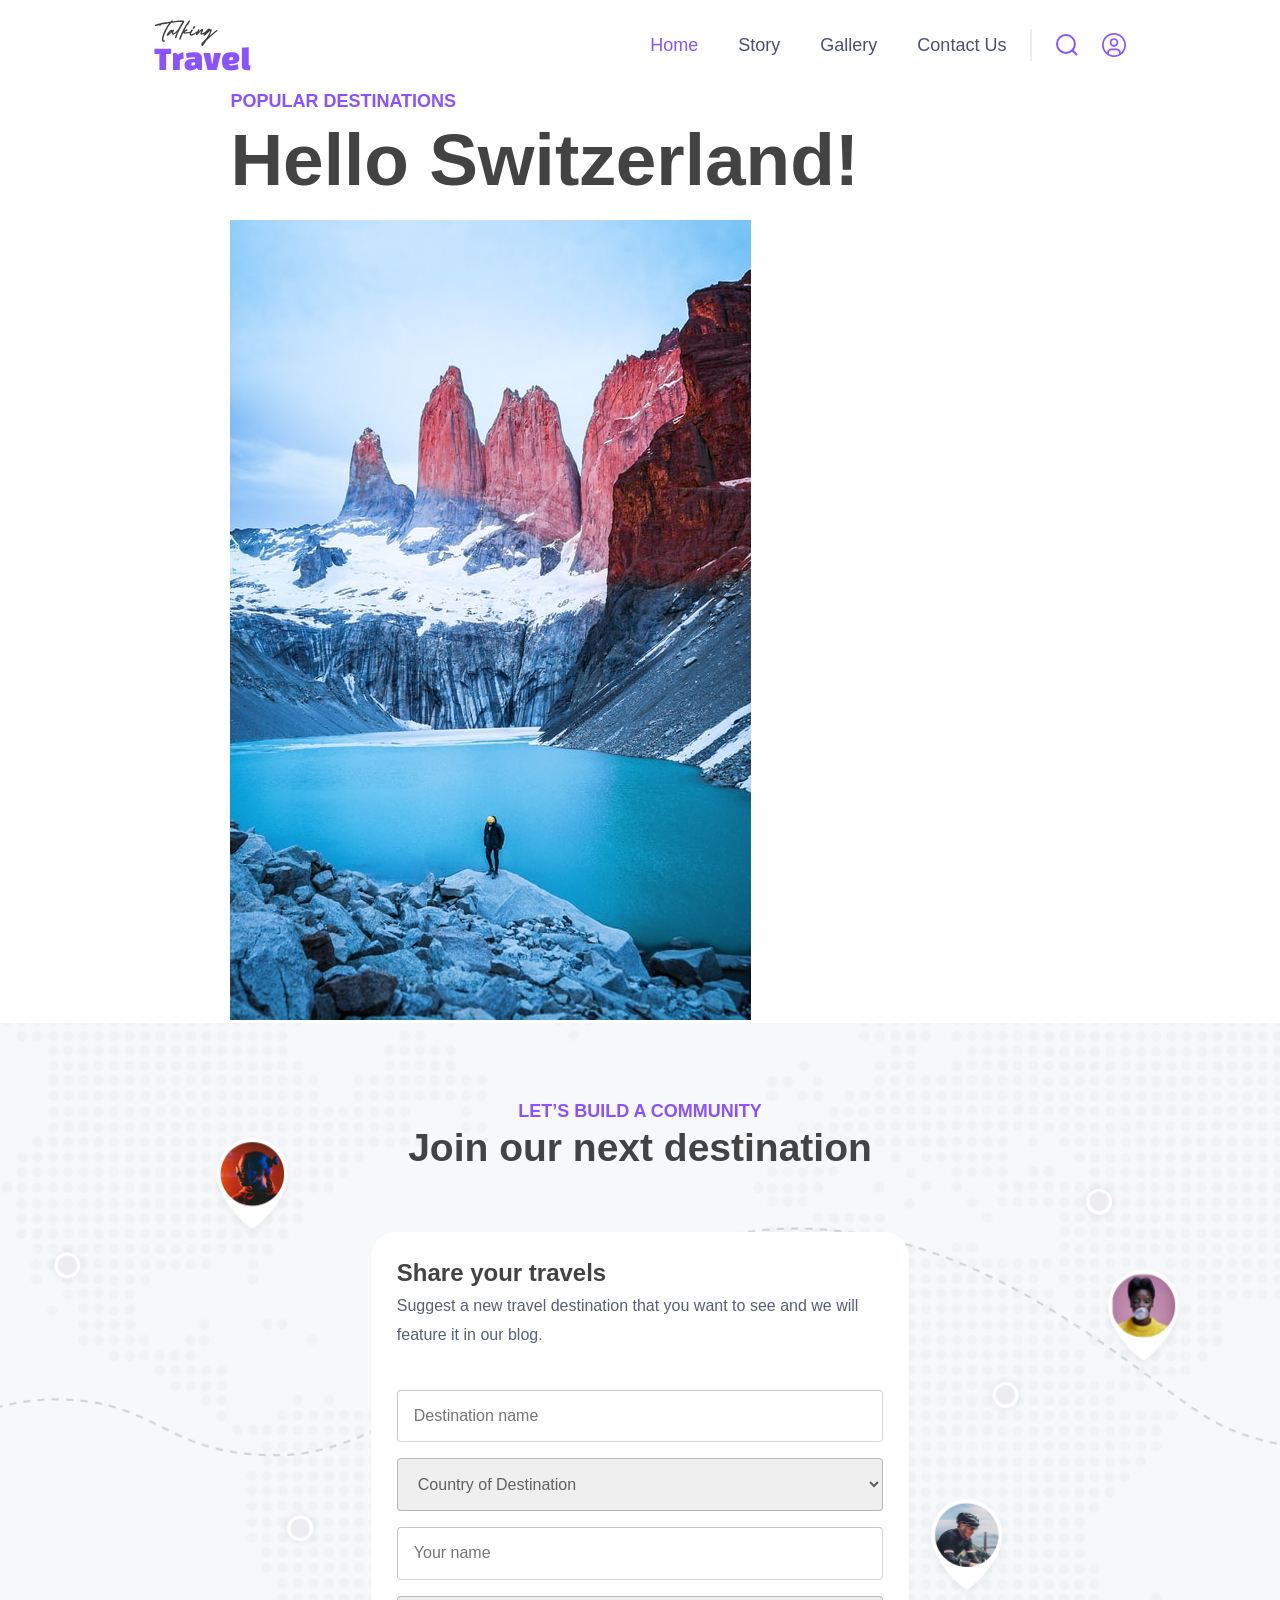
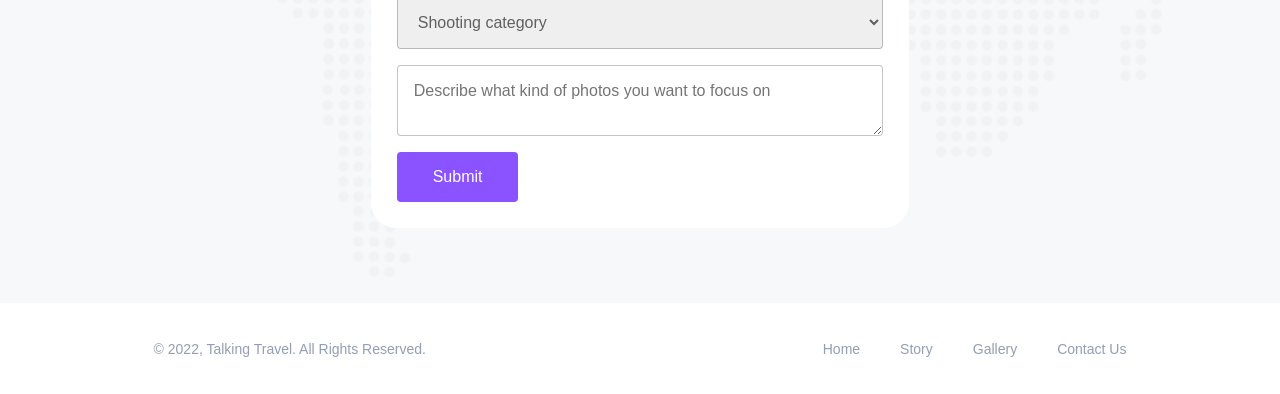
==== blog-article-page.html @ 6c47743d "initial blog article page" ====
<!DOCTYPE html>
<html lang="en">
<head>
    <meta charset="UTF-8">
    <meta name="viewport" content="width=device-width, initial-scale=1.0">
    <link rel="stylesheet" href="src\styles\normalize.css">
    <link rel="stylesheet" href="src\styles\typography.css">
    <link rel="stylesheet" href="src\styles\blocks.css">
    <link rel="stylesheet" href="src\styles\sections-containers.css">
    <link rel="stylesheet" href="src\styles\header.css">
    <link rel="stylesheet" href="src\styles\footer.css">
    <link rel="stylesheet" href="src\styles\form.css">
    <link rel="stylesheet" href="src\styles\cards.css">
    <link rel="stylesheet" href="src\styles\modificators.css">
    <title>Blog article page</title>
</head>
<body>
    <header class="header-container">
        <div class="logo-container">
            <img class="sub-logo-text" src="src\assets\logos\sub-logo-text.svg">
            <img class="main-logo-text" src="src\assets\logos\logo-text.svg">
        </div>
        <nav class="menu">
            <ul class="menu-pages">
                <li class="menu-pages__item menu-pages__item_active">Home</li>
                <li class="menu-pages__item">Story</li>
                <li class="menu-pages__item">Gallery</li>
                <li class="menu-pages__item">Contact us</li>
            </ul>
            <div class="vertical-divider"></div>
            <div class="menu-actions">
                <a class="menu-actions__action">
                    <img src="src\assets\icons\search-icon.svg">
                </a>
                <a class="menu-actions__action">
                    <img src="src\assets\icons\profile-icon.svg">
                </a>
            </div>
        </nav>
    </header>
    <div class="story-page-container">
        <div class="story-header">
            <h1 class="section-header story-title">
                <strong>popular destinations</strong>
                Hello Switzerland!
            </h1>
            <div class="story-author">
                <div class="story-author__avatar">
                    <img src="src\assets\images\patagonia-card-image.jpg">
                </div>
                <div class="author-name">
                    <p class="author-title"></p>
                </div>
            </div>
        </div>
        <div class="section-with-background-img share-form-section share-form-section__img justify-content-center">
            <div class="section-columns justify-content-center">
                <div class="section-columns__column">
                    <h2 class="section-header align-items-center">
                        <strong>Let’s build a community</strong>
                        Join our next destination
                    </h2>
                    <div class="form-container">
                        <h3 class="form-header">Share your travels</h3>
                        <p class="form-description">Suggest a new travel destination that you want to see and we will feature it in our blog.</p>
                        <form action="src/scripts/share-form.js" method="post" autocomplete="on" class="form">
                            <input type="text" id="destination-name" name="destination-name" placeholder="Destination name" class="form__input" required>
                            <select id="destination-country" name="destination-country" class="form__input form__input-select">
                                <option disabled selected>Country of Destination</option>
                                <option value="russia">Russia</option>
                                <option value="belarus">Belarus</option>
                                <option value="india">India</option>
                            </select>
                            <input type="text" id="your-name" name="your-name" placeholder="Your name" class="form__input" required>
                            <select id="shooting-category" name="shooting-category" class="form__input form__input-select">
                                <option disabled selected>Shooting category</option>
                                <option value="category-1">category 1</option>
                                <option value="category-2">category 1</option>
                                <option value="category-3">category 1</option>
                            </select>
                            <textarea id="comment" name="comment" placeholder="Describe what kind of photos you want to focus on" class="form__input"></textarea>
                            <input type="submit" value="Submit" class="cta__button submit-button">
                        </form>
                    </div>
                </div>
            </div>
        </div>
    </div>
    <footer class="footer-container">
        <p>© 2022, Talking Travel. All Rights Reserved.</p>
        <ul class="menu-pages">
            <li class="menu-pages__item">Home</li>
            <li class="menu-pages__item">Story</li>
            <li class="menu-pages__item">Gallery</li>
            <li class="menu-pages__item">Contact us</li>
        </ul>
    </footer>
</body>
</html>
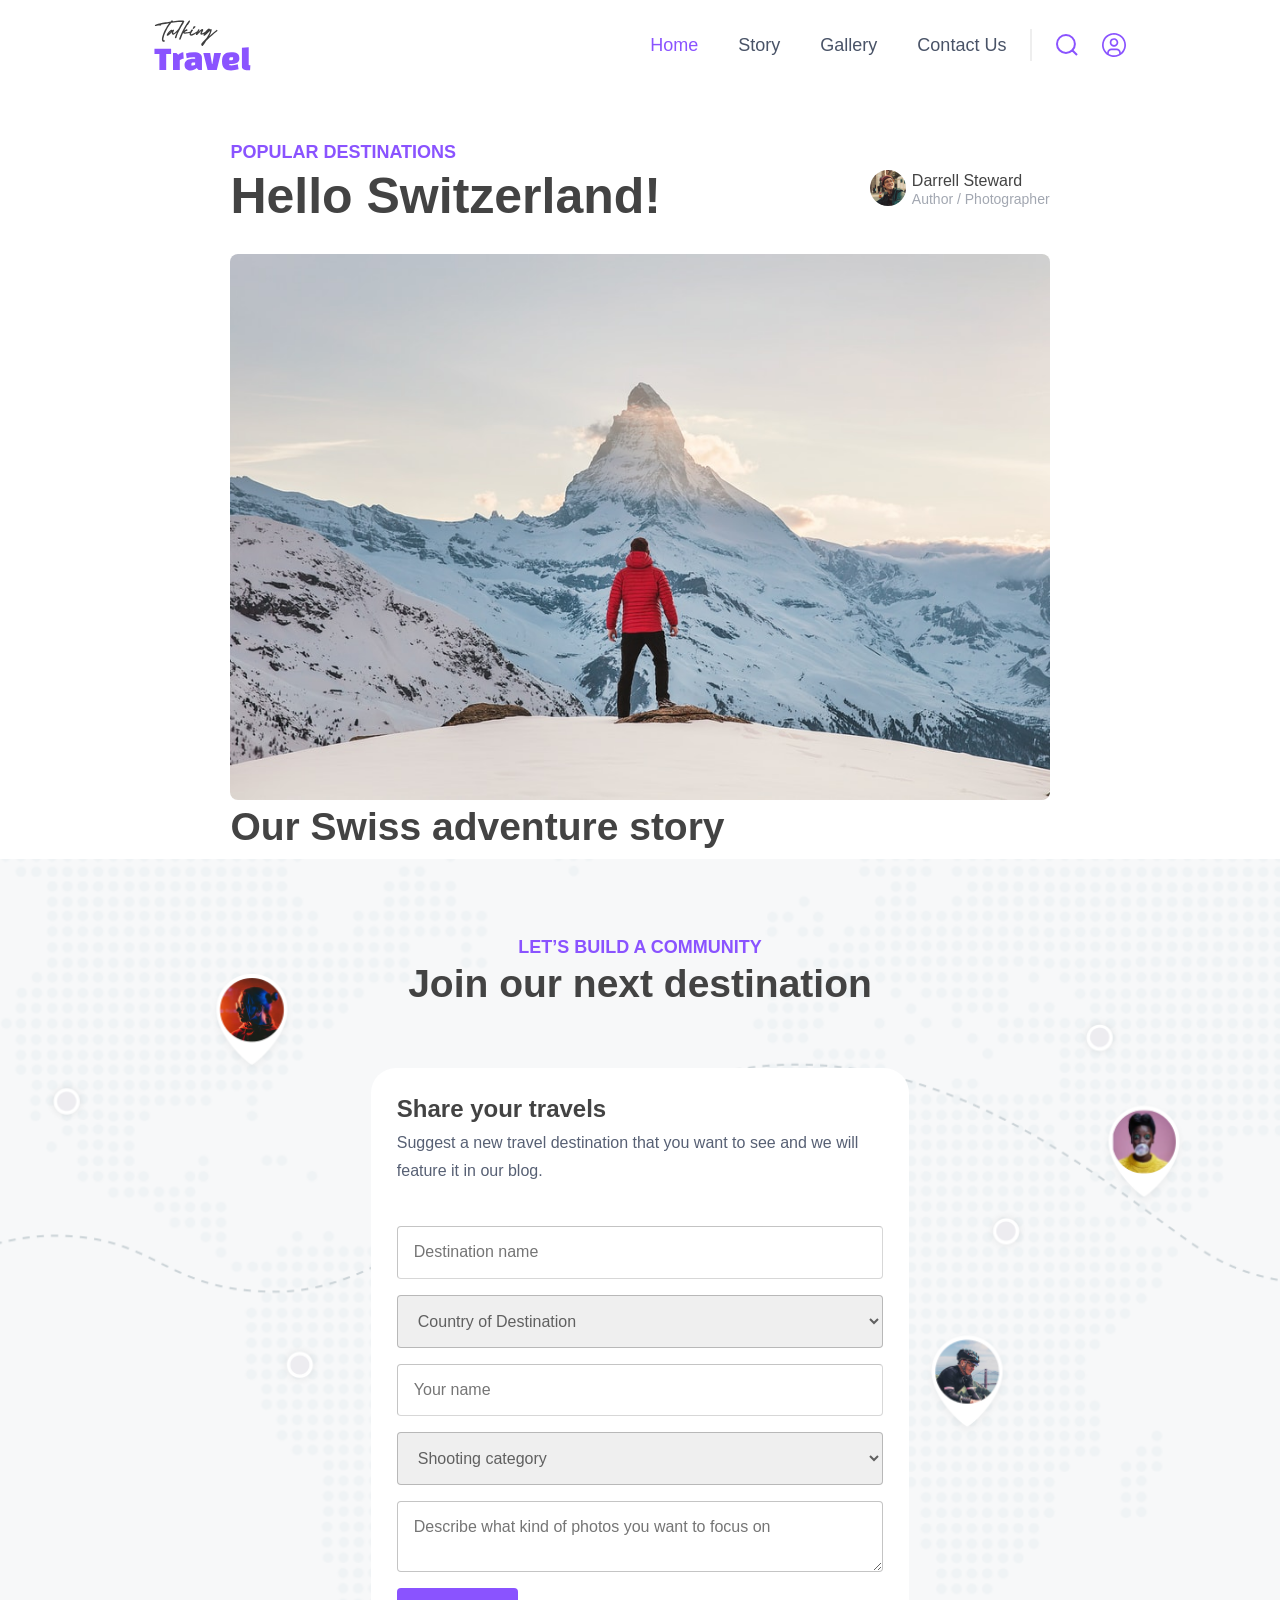
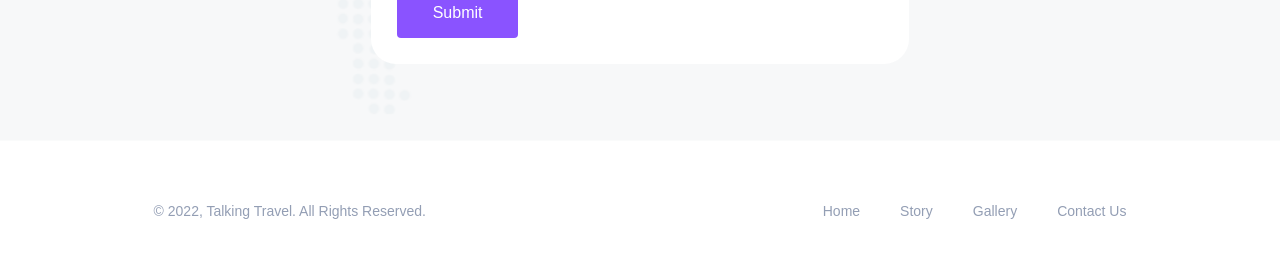
==== commit caecf718: "fix rergession" ====
--- a/blog-article-page.html
+++ b/blog-article-page.html
@@ -46,13 +46,18 @@
             </h1>
             <div class="story-author">
                 <div class="story-author__avatar">
-                    <img src="src\assets\images\patagonia-card-image.jpg">
+                    <img src="src\assets\images\author-avatar.png">
                 </div>
-                <div class="author-name">
-                    <p class="author-title"></p>
+                <div class="author-name-container">
+                    <p class="author-name">Darrell Steward</p>
+                    <p class="author-title">Author / Photographer</p>
                 </div>
             </div>
         </div>
+        <div class="image-container">
+            <img src="src\assets\images\info-section.jpg">
+        </div>
+        <h2>Our Swiss adventure story</h2>
         <div class="section-with-background-img share-form-section share-form-section__img justify-content-center">
             <div class="section-columns justify-content-center">
                 <div class="section-columns__column">
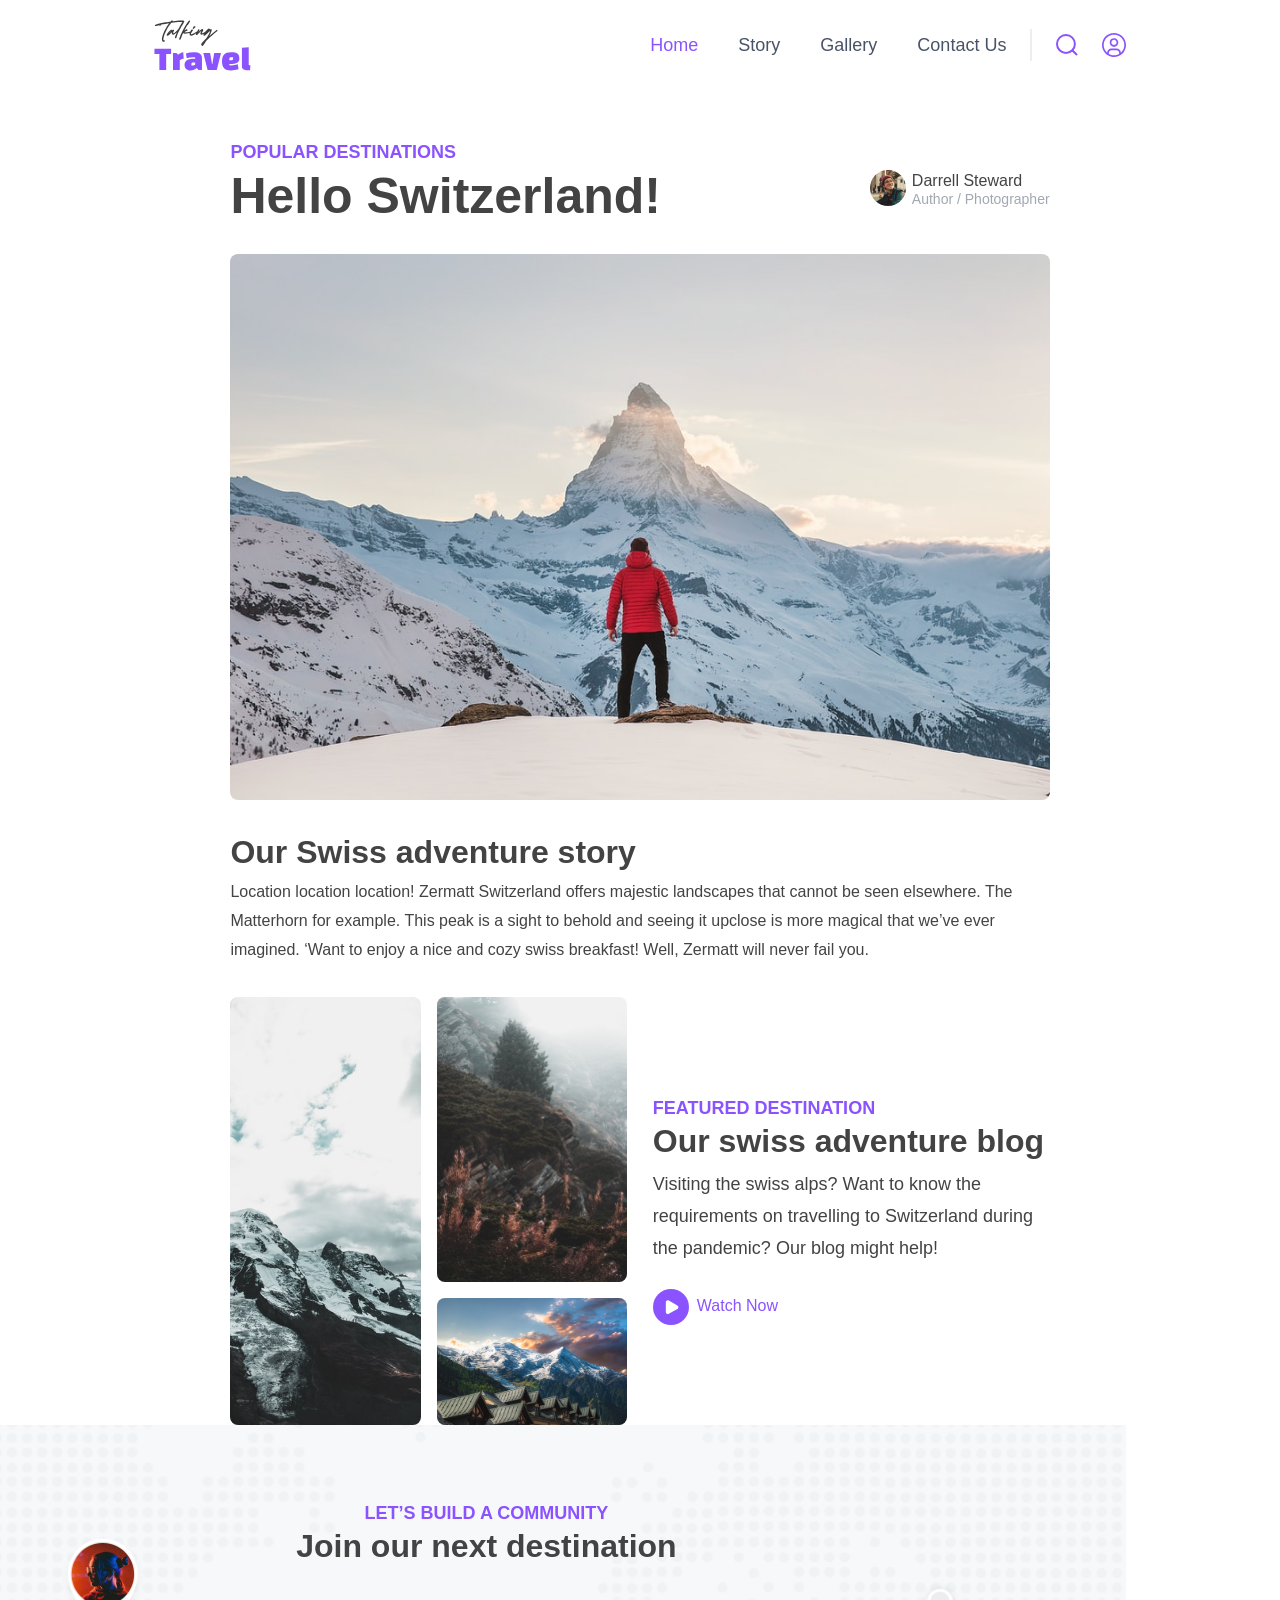
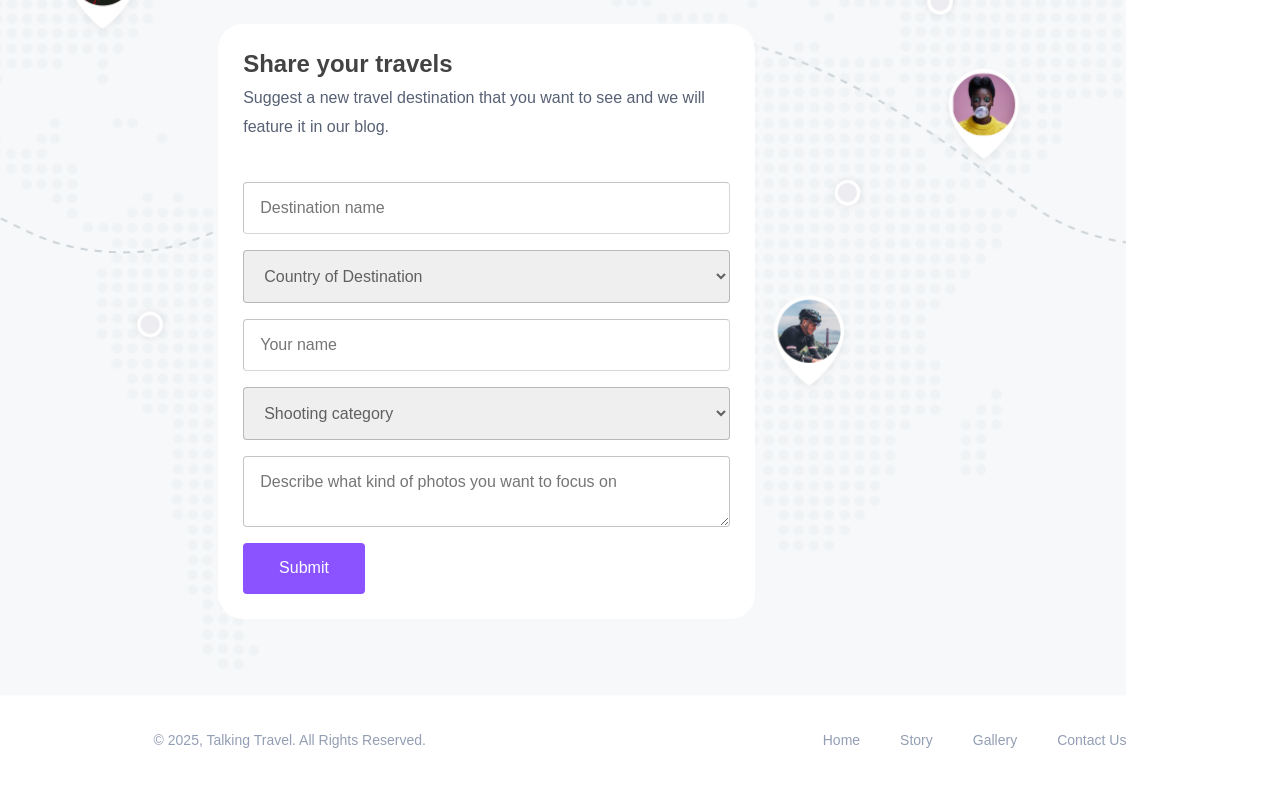
==== commit 5c53608b: "add gallery section" ====
--- a/blog-article-page.html
+++ b/blog-article-page.html
@@ -39,60 +39,97 @@
         </nav>
     </header>
     <div class="story-page-container">
-        <div class="story-header">
-            <h1 class="section-header story-title">
-                <strong>popular destinations</strong>
-                Hello Switzerland!
-            </h1>
-            <div class="story-author">
-                <div class="story-author__avatar">
-                    <img src="src\assets\images\author-avatar.png">
-                </div>
-                <div class="author-name-container">
-                    <p class="author-name">Darrell Steward</p>
-                    <p class="author-title">Author / Photographer</p>
+        <div class="story-container">
+            <div class="story__header">
+                <h1 class="section-header story-title">
+                    <strong>popular destinations</strong>
+                    Hello Switzerland!
+                </h1>
+                <div class="story__author">
+                    <div class="story__author-avatar">
+                        <img src="src\assets\images\author-avatar.png">
+                    </div>
+                    <div class="story__author-name-container">
+                        <p class="author-name">Darrell Steward</p>
+                        <p class="author-title">Author / Photographer</p>
+                    </div>
                 </div>
             </div>
-        </div>
-        <div class="image-container">
-            <img src="src\assets\images\info-section.jpg">
-        </div>
-        <h2>Our Swiss adventure story</h2>
-        <div class="section-with-background-img share-form-section share-form-section__img justify-content-center">
-            <div class="section-columns justify-content-center">
-                <div class="section-columns__column">
-                    <h2 class="section-header align-items-center">
-                        <strong>Let’s build a community</strong>
-                        Join our next destination
-                    </h2>
-                    <div class="form-container">
-                        <h3 class="form-header">Share your travels</h3>
-                        <p class="form-description">Suggest a new travel destination that you want to see and we will feature it in our blog.</p>
-                        <form action="src/scripts/share-form.js" method="post" autocomplete="on" class="form">
-                            <input type="text" id="destination-name" name="destination-name" placeholder="Destination name" class="form__input" required>
-                            <select id="destination-country" name="destination-country" class="form__input form__input-select">
-                                <option disabled selected>Country of Destination</option>
-                                <option value="russia">Russia</option>
-                                <option value="belarus">Belarus</option>
-                                <option value="india">India</option>
-                            </select>
-                            <input type="text" id="your-name" name="your-name" placeholder="Your name" class="form__input" required>
-                            <select id="shooting-category" name="shooting-category" class="form__input form__input-select">
-                                <option disabled selected>Shooting category</option>
-                                <option value="category-1">category 1</option>
-                                <option value="category-2">category 1</option>
-                                <option value="category-3">category 1</option>
-                            </select>
-                            <textarea id="comment" name="comment" placeholder="Describe what kind of photos you want to focus on" class="form__input"></textarea>
-                            <input type="submit" value="Submit" class="cta__button submit-button">
-                        </form>
+            <div class="story__content">    
+                <div class="image-container">
+                    <img src="src\assets\images\info-section.jpg">
+                </div>
+                <div class="section">
+                    <h2>Our Swiss adventure story</h2>
+                    <p>Location location location! Zermatt Switzerland offers majestic landscapes that cannot be seen elsewhere. The Matterhorn for example. This peak is a sight to behold and seeing it upclose is more magical that we’ve ever imagined. ‘Want to enjoy a nice and cozy swiss breakfast! Well, Zermatt will never fail you.</p>
+                </div>
+                <div class="section-columns">
+                    <div class="section-columns__column">
+                        <div class="section-columns gallery-section-columns">
+                            <div class="section-columns__column gallery-section-columns__column">
+                                <div class="image-container">
+                                    <img src="src\assets\images\gallery-img-one.jpg" alt="Человек стоит на горе и смотрит на вершину">
+                                </div>
+                            </div>
+                            <div class="section-columns__column gallery-section-columns__column">
+                                <div class="image-container">
+                                    <img src="src\assets\images\gallery-img-two.jpg" alt="Человек стоит на горе и смотрит на вершину">
+                                </div>
+                                <div class="image-container gallery-section-columns__column">
+                                    <img src="src\assets\images\gallery-img-three.jpg" alt="Человек стоит на горе и смотрит на вершину">
+                                </div>
+                            </div>
+                        </div>
+                    </div>
+                    <div class="section-columns__column">
+                        <h2 class="section-header">
+                            <strong>Featured Destination</strong>
+                            Our swiss adventure blog
+                        </h2>
+                        <p class="lead-text">Visiting the swiss alps? Want to know the requirements on travelling to Switzerland during the pandemic? Our blog might help! </p>
+                        <div class="cta cta__watch">
+                            <img src="src\assets\icons\watch-icon-accent.svg" alt="">
+                            <a>Watch now</a>
+                        </div>
                     </div>
                 </div>
             </div>
         </div>
     </div>
+    <div class="section-with-background-img share-form-section share-form-section__img justify-content-center">
+        <div class="section-columns justify-content-center">
+            <div class="section-columns__column">
+                <h2 class="section-header align-items-center">
+                    <strong>Let’s build a community</strong>
+                    Join our next destination
+                </h2>
+                <div class="form-container">
+                    <h3 class="form-header">Share your travels</h3>
+                    <p class="form-description">Suggest a new travel destination that you want to see and we will feature it in our blog.</p>
+                    <form action="src/scripts/share-form.js" method="post" autocomplete="on" class="form">
+                        <input type="text" id="destination-name" name="destination-name" placeholder="Destination name" class="form__input" required>
+                        <select id="destination-country" name="destination-country" class="form__input form__input-select">
+                            <option disabled selected>Country of Destination</option>
+                            <option value="russia">Russia</option>
+                            <option value="belarus">Belarus</option>
+                            <option value="india">India</option>
+                        </select>
+                        <input type="text" id="your-name" name="your-name" placeholder="Your name" class="form__input" required>
+                        <select id="shooting-category" name="shooting-category" class="form__input form__input-select">
+                            <option disabled selected>Shooting category</option>
+                            <option value="category-1">category 1</option>
+                            <option value="category-2">category 1</option>
+                            <option value="category-3">category 1</option>
+                        </select>
+                        <textarea id="comment" name="comment" placeholder="Describe what kind of photos you want to focus on" class="form__input"></textarea>
+                        <input type="submit" value="Submit" class="cta__button submit-button">
+                    </form>
+                </div>
+            </div>
+        </div>
+    </div>
     <footer class="footer-container">
-        <p>© 2022, Talking Travel. All Rights Reserved.</p>
+        <p>© 2025, Talking Travel. All Rights Reserved.</p>
         <ul class="menu-pages">
             <li class="menu-pages__item">Home</li>
             <li class="menu-pages__item">Story</li>
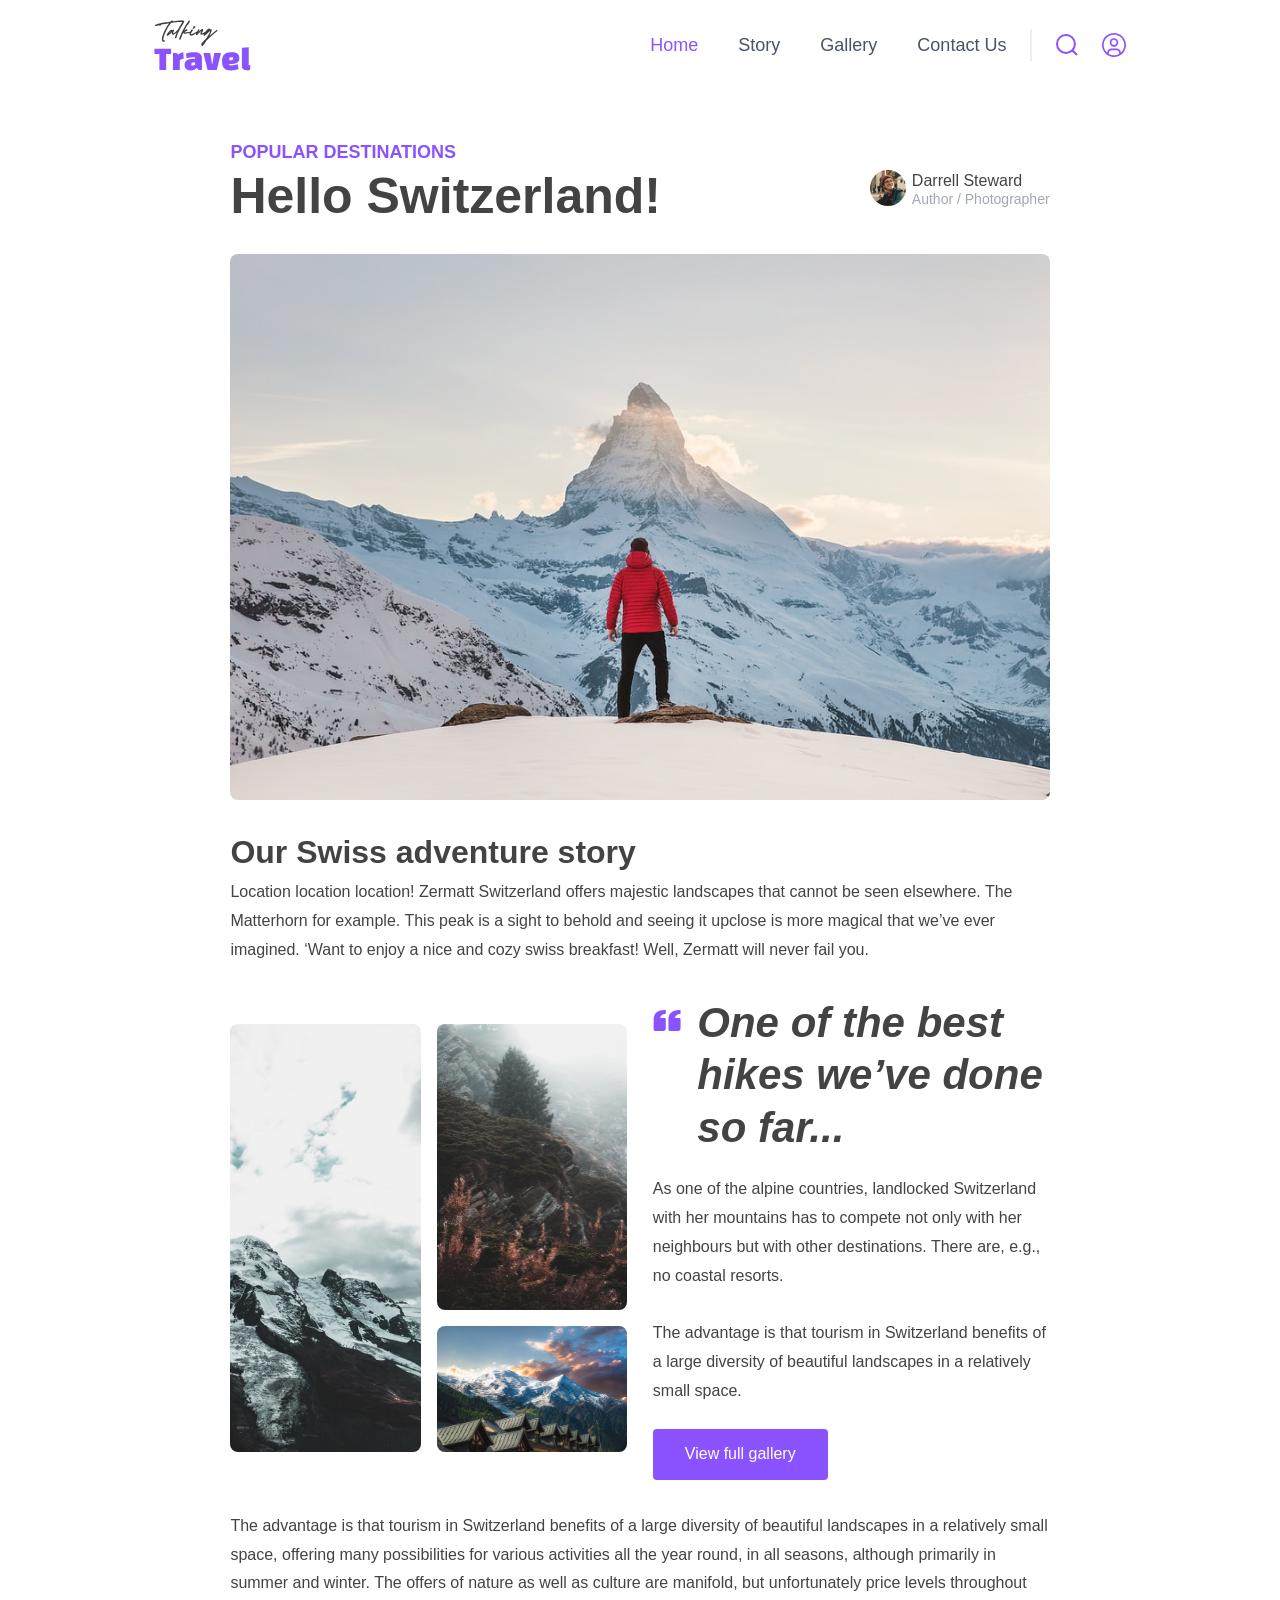
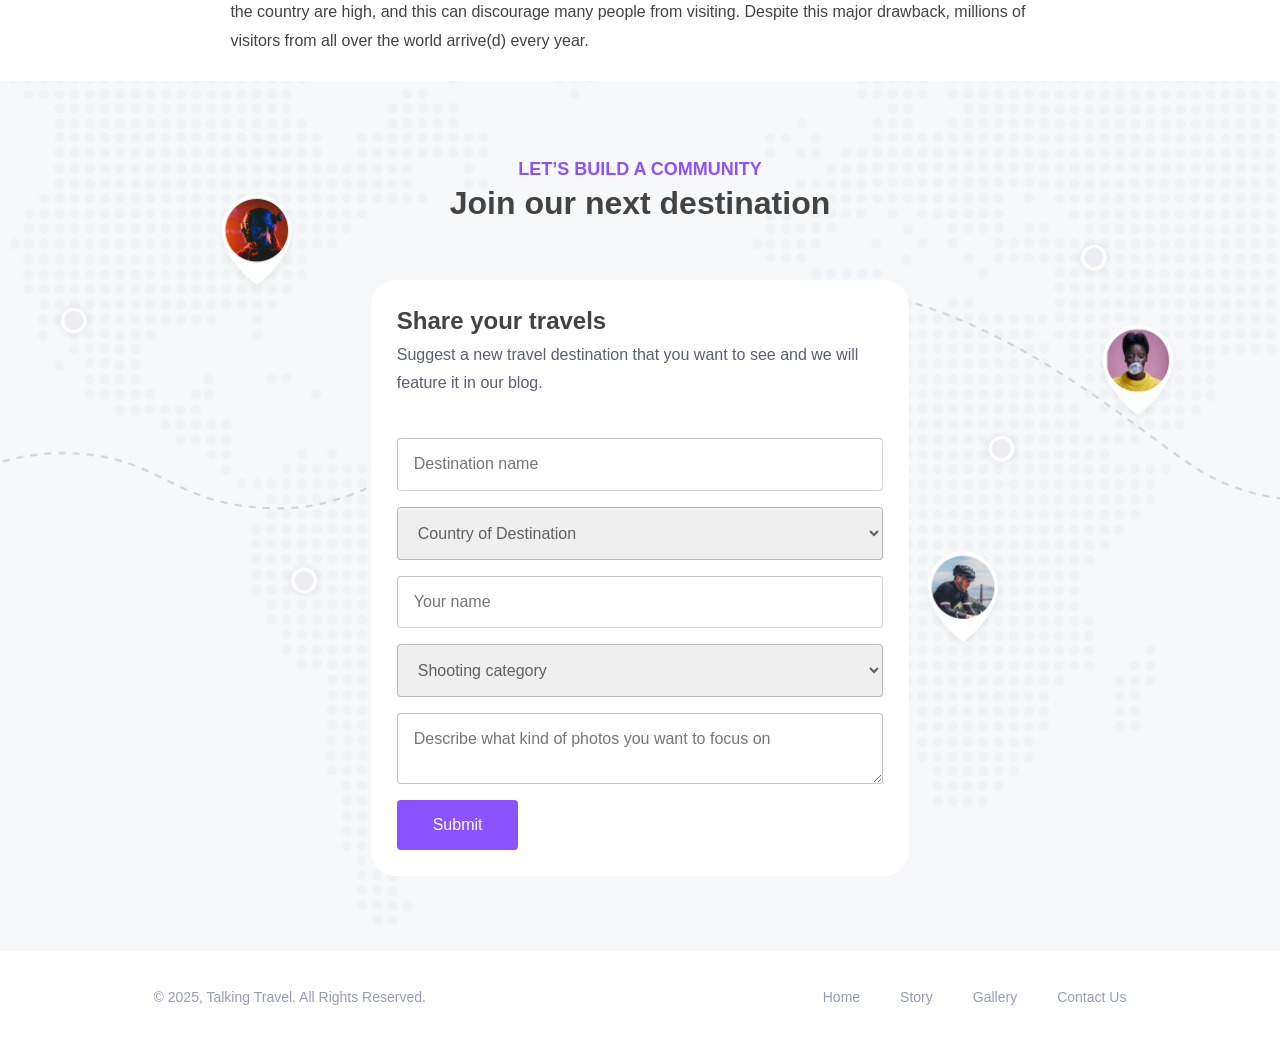
==== commit 2b356332: "add quote block" ====
--- a/blog-article-page.html
+++ b/blog-article-page.html
@@ -82,48 +82,50 @@
                         </div>
                     </div>
                     <div class="section-columns__column">
-                        <h2 class="section-header">
-                            <strong>Featured Destination</strong>
-                            Our swiss adventure blog
-                        </h2>
-                        <p class="lead-text">Visiting the swiss alps? Want to know the requirements on travelling to Switzerland during the pandemic? Our blog might help! </p>
-                        <div class="cta cta__watch">
-                            <img src="src\assets\icons\watch-icon-accent.svg" alt="">
-                            <a>Watch now</a>
+                        <div class="big-quote-container">
+                            <div class="image-container">
+                                <img src="src\assets\icons\quote.svg" alt="" class="big-quote-icon">
+                            </div>
+                            <div class="big-quote">One of the best hikes we’ve done so far...</div>
+                        </div>
+                        <p>As one of the alpine countries, landlocked Switzerland with her mountains has to compete not only with her neighbours but with other destinations. There are, e.g., no coastal resorts.<br><br>The advantage is that tourism in Switzerland benefits of a large diversity of beautiful landscapes in a relatively small space.</p>
+                        <div class="cta">
+                            <button class="cta__button">View full gallery</button>
                         </div>
                     </div>
                 </div>
+                <p>The advantage is that tourism in Switzerland benefits of a large diversity of beautiful landscapes in a relatively small space, offering many possibilities for various activities all the year round, in all seasons, although primarily in summer and winter. The offers of nature as well as culture are manifold, but unfortunately price levels throughout the country are high, and this can discourage many people from visiting. Despite this major drawback, millions of visitors from all over the world arrive(d) every year.</p>
             </div>
         </div>
-    </div>
-    <div class="section-with-background-img share-form-section share-form-section__img justify-content-center">
-        <div class="section-columns justify-content-center">
-            <div class="section-columns__column">
-                <h2 class="section-header align-items-center">
-                    <strong>Let’s build a community</strong>
-                    Join our next destination
-                </h2>
-                <div class="form-container">
-                    <h3 class="form-header">Share your travels</h3>
-                    <p class="form-description">Suggest a new travel destination that you want to see and we will feature it in our blog.</p>
-                    <form action="src/scripts/share-form.js" method="post" autocomplete="on" class="form">
-                        <input type="text" id="destination-name" name="destination-name" placeholder="Destination name" class="form__input" required>
-                        <select id="destination-country" name="destination-country" class="form__input form__input-select">
-                            <option disabled selected>Country of Destination</option>
-                            <option value="russia">Russia</option>
-                            <option value="belarus">Belarus</option>
-                            <option value="india">India</option>
-                        </select>
-                        <input type="text" id="your-name" name="your-name" placeholder="Your name" class="form__input" required>
-                        <select id="shooting-category" name="shooting-category" class="form__input form__input-select">
-                            <option disabled selected>Shooting category</option>
-                            <option value="category-1">category 1</option>
-                            <option value="category-2">category 1</option>
-                            <option value="category-3">category 1</option>
-                        </select>
-                        <textarea id="comment" name="comment" placeholder="Describe what kind of photos you want to focus on" class="form__input"></textarea>
-                        <input type="submit" value="Submit" class="cta__button submit-button">
-                    </form>
+        <div class="section-with-background-img share-form-section share-form-section__img justify-content-center">
+            <div class="section-columns justify-content-center">
+                <div class="section-columns__column">
+                    <h2 class="section-header align-items-center">
+                        <strong>Let’s build a community</strong>
+                        Join our next destination
+                    </h2>
+                    <div class="form-container">
+                        <h3 class="form-header">Share your travels</h3>
+                        <p class="form-description">Suggest a new travel destination that you want to see and we will feature it in our blog.</p>
+                        <form action="src/scripts/share-form.js" method="post" autocomplete="on" class="form">
+                            <input type="text" id="destination-name" name="destination-name" placeholder="Destination name" class="form__input" required>
+                            <select id="destination-country" name="destination-country" class="form__input form__input-select">
+                                <option disabled selected>Country of Destination</option>
+                                <option value="russia">Russia</option>
+                                <option value="belarus">Belarus</option>
+                                <option value="india">India</option>
+                            </select>
+                            <input type="text" id="your-name" name="your-name" placeholder="Your name" class="form__input" required>
+                            <select id="shooting-category" name="shooting-category" class="form__input form__input-select">
+                                <option disabled selected>Shooting category</option>
+                                <option value="category-1">category 1</option>
+                                <option value="category-2">category 1</option>
+                                <option value="category-3">category 1</option>
+                            </select>
+                            <textarea id="comment" name="comment" placeholder="Describe what kind of photos you want to focus on" class="form__input"></textarea>
+                            <input type="submit" value="Submit" class="cta__button submit-button">
+                        </form>
+                    </div>
                 </div>
             </div>
         </div>
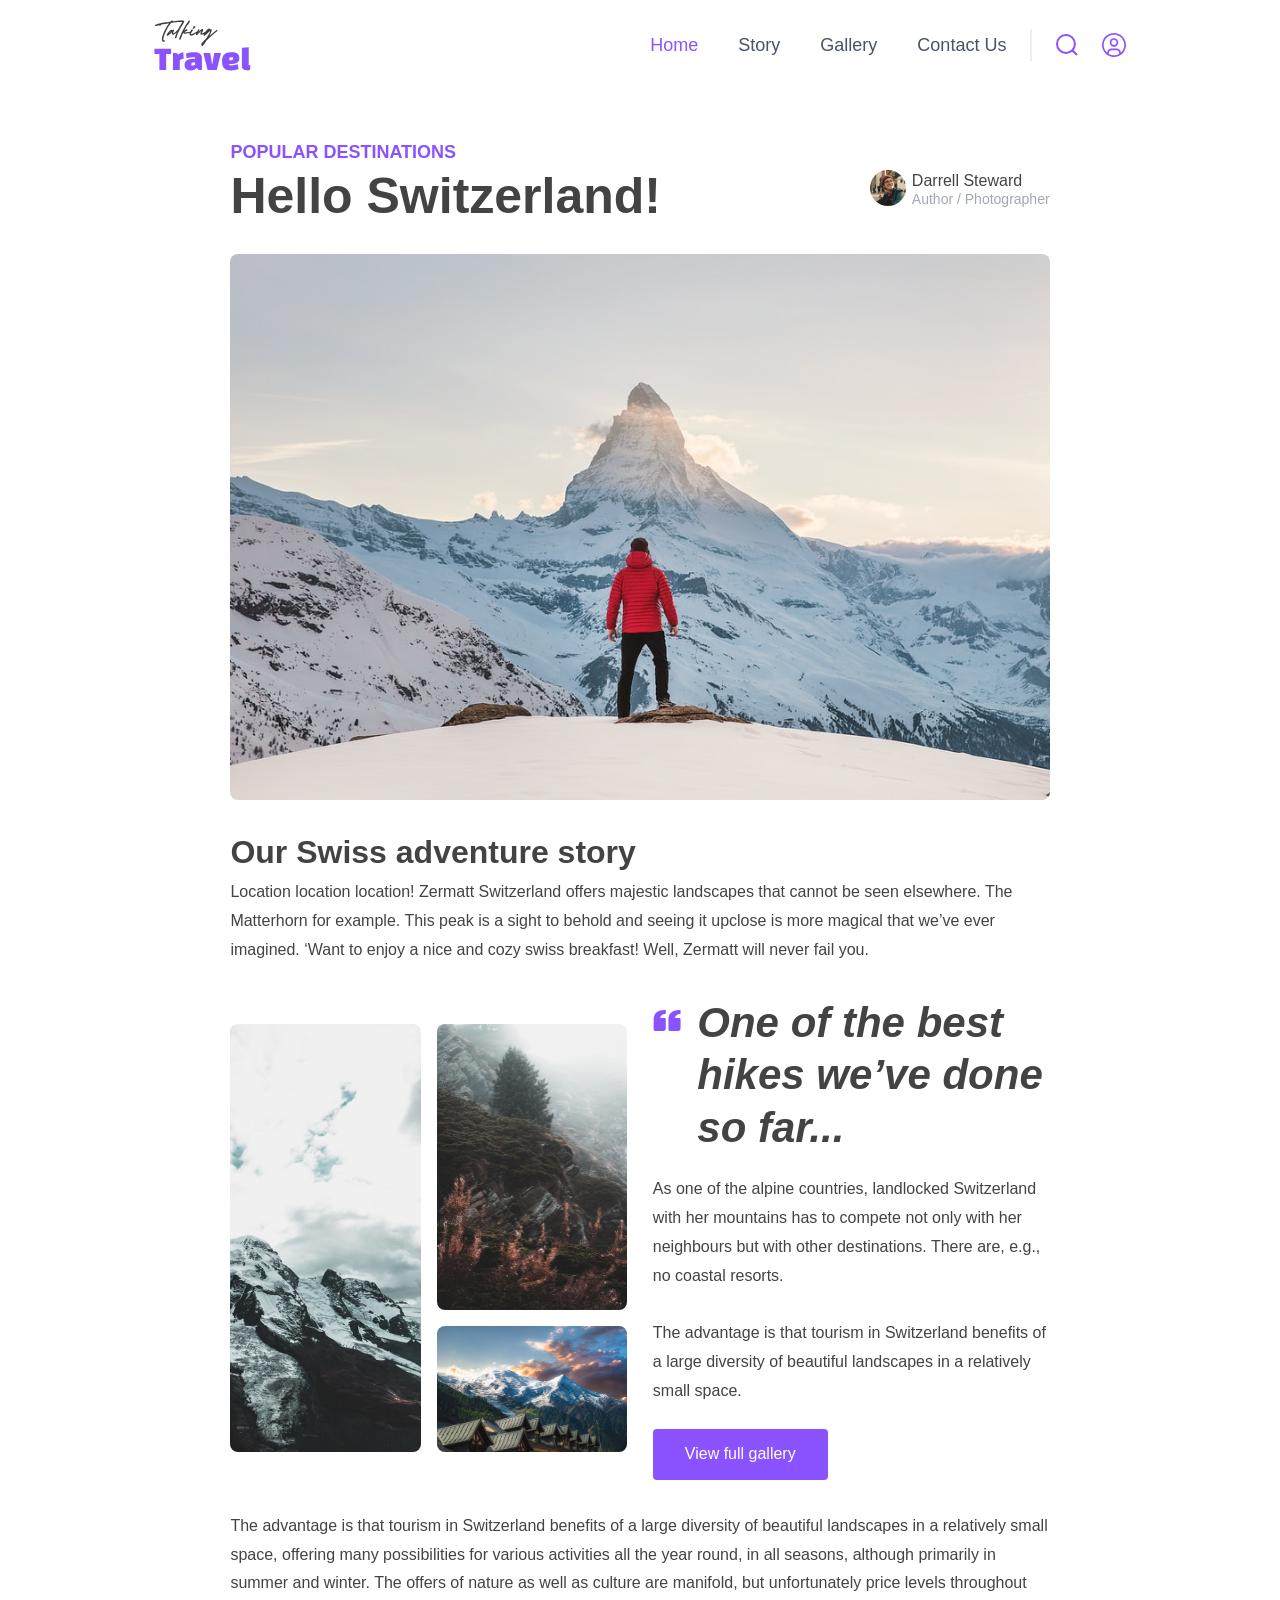
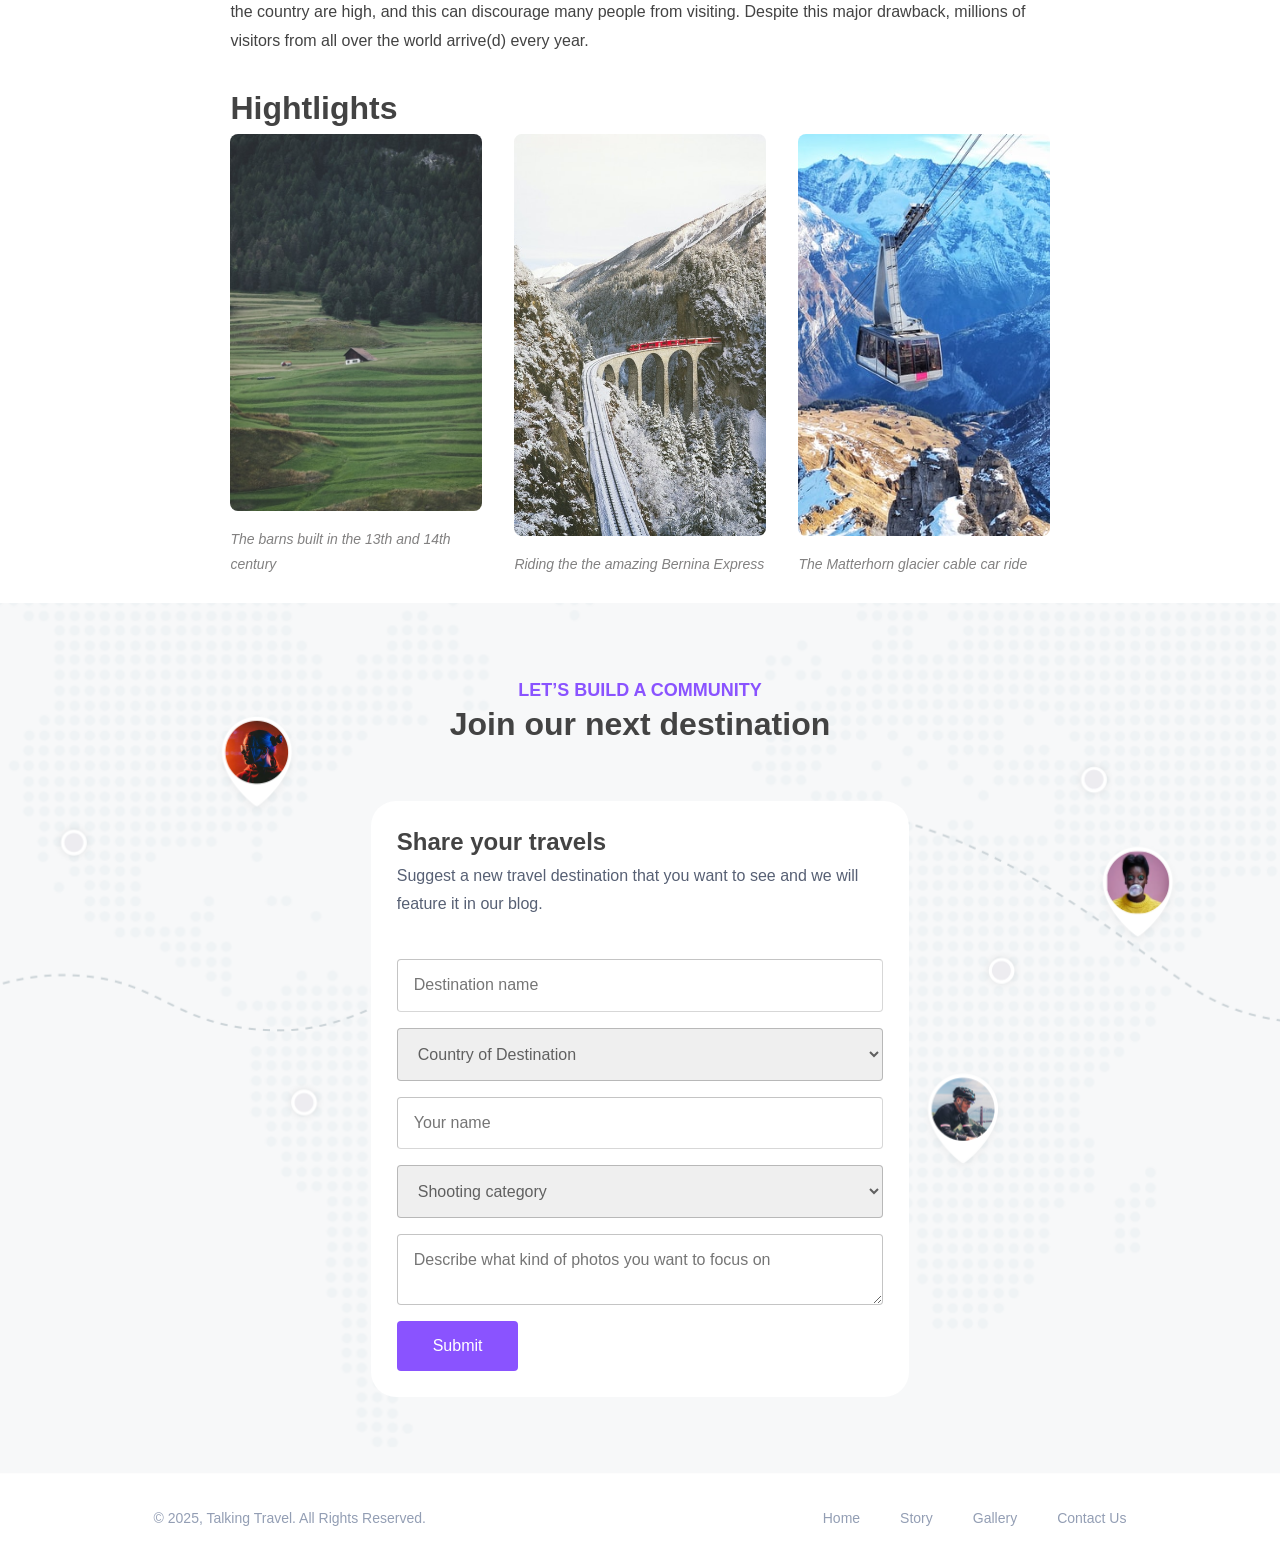
==== commit 10fdc187: "add gallery with card to story" ====
--- a/blog-article-page.html
+++ b/blog-article-page.html
@@ -95,6 +95,29 @@
                     </div>
                 </div>
                 <p>The advantage is that tourism in Switzerland benefits of a large diversity of beautiful landscapes in a relatively small space, offering many possibilities for various activities all the year round, in all seasons, although primarily in summer and winter. The offers of nature as well as culture are manifold, but unfortunately price levels throughout the country are high, and this can discourage many people from visiting. Despite this major drawback, millions of visitors from all over the world arrive(d) every year.</p>
+                <div class="section">
+                    <h2>Hightlights</h2>
+                    <div class="cards-container">
+                        <div class="card">
+                            <div class="image-container card__img-container">
+                                <img src="src\assets\images\barns.jpg" alt="Река течёт в горах Исландии">
+                            </div>
+                            <p class="card__description">The barns built in the 13th and 14th century</p>
+                        </div>
+                        <div class="card">
+                            <div class="image-container card__img-container">
+                                <img src="src\assets\images\express.jpg" alt="Красивая итальянская степь">
+                            </div>
+                            <p class="card__description">Riding the the amazing Bernina Express</p>
+                        </div>
+                        <div class="card">
+                            <div class="image-container card__img-container">
+                                <img src="src\assets\images\cable-car.jpg" alt="Автомагистраль в Дубаи">
+                            </div>
+                            <p class="card__description">The Matterhorn glacier cable car ride</p>
+                        </div>
+                    </div>
+                </div>
             </div>
         </div>
         <div class="section-with-background-img share-form-section share-form-section__img justify-content-center">
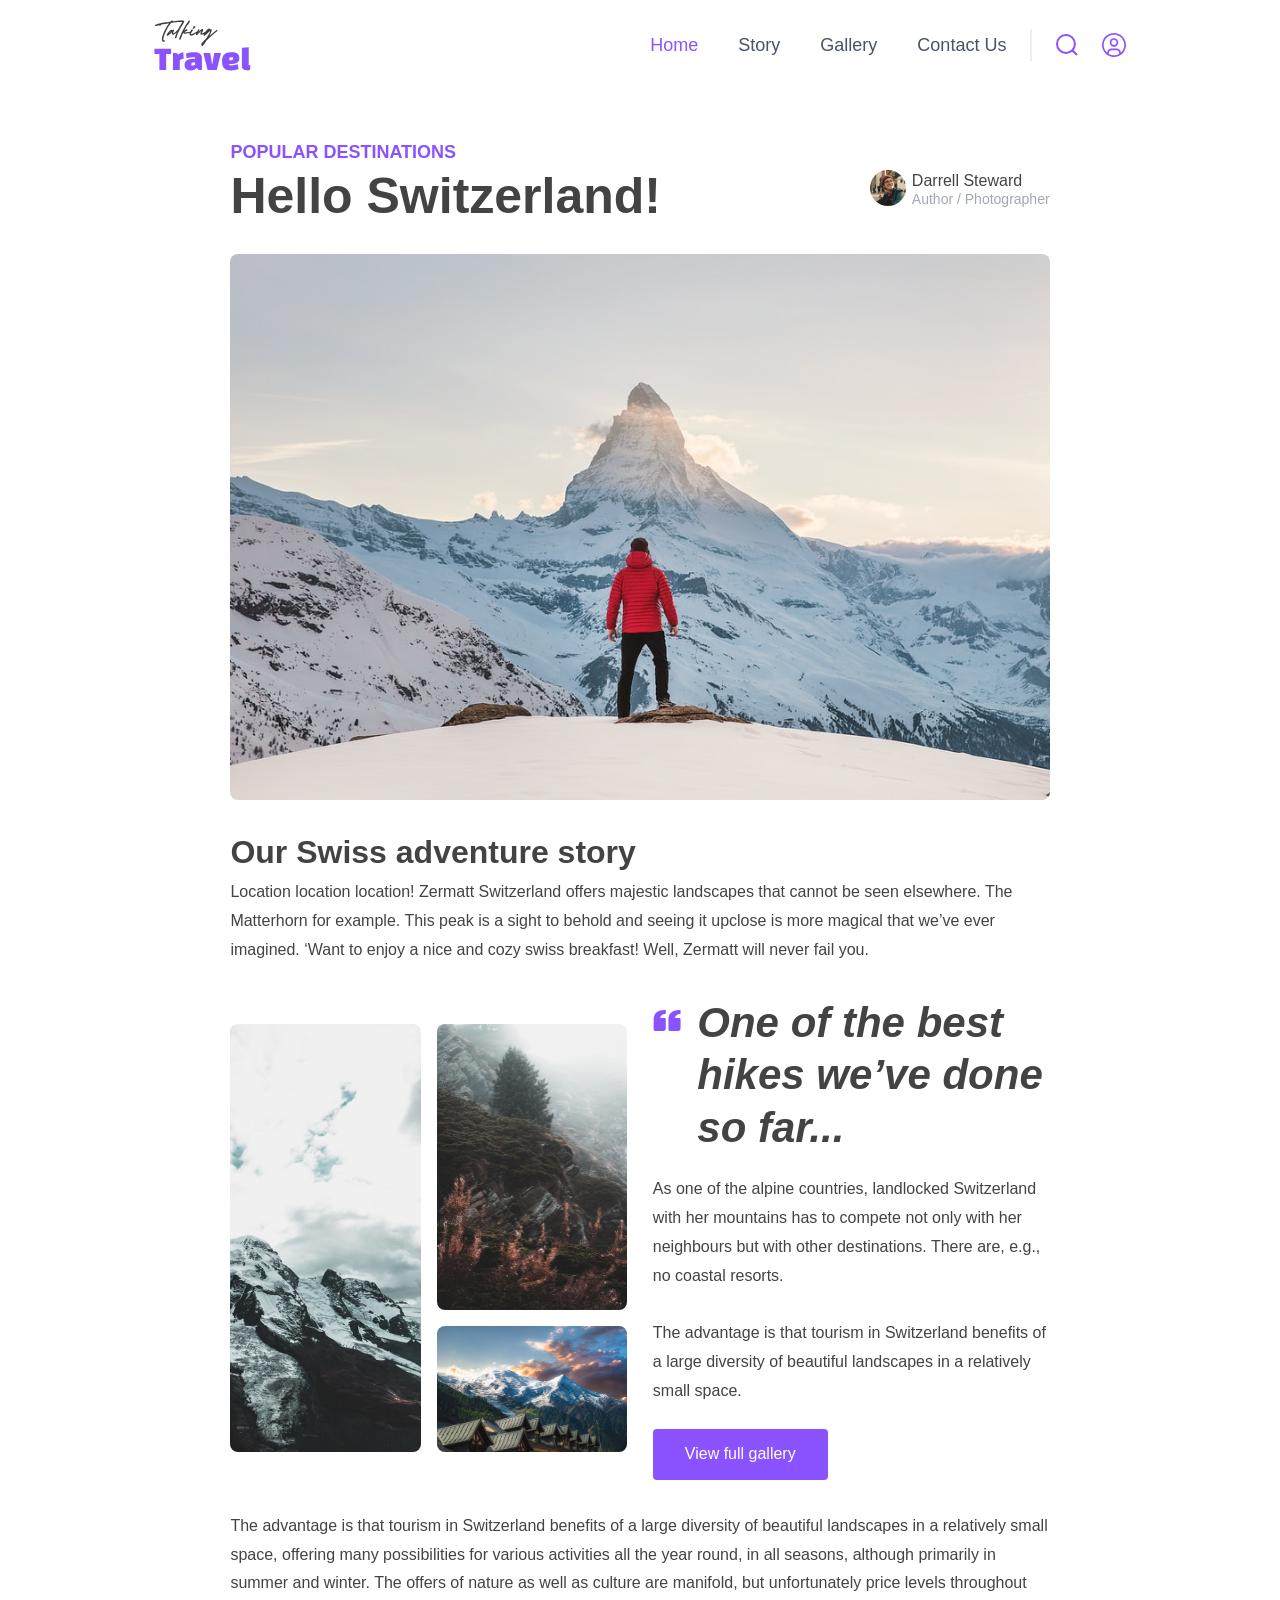
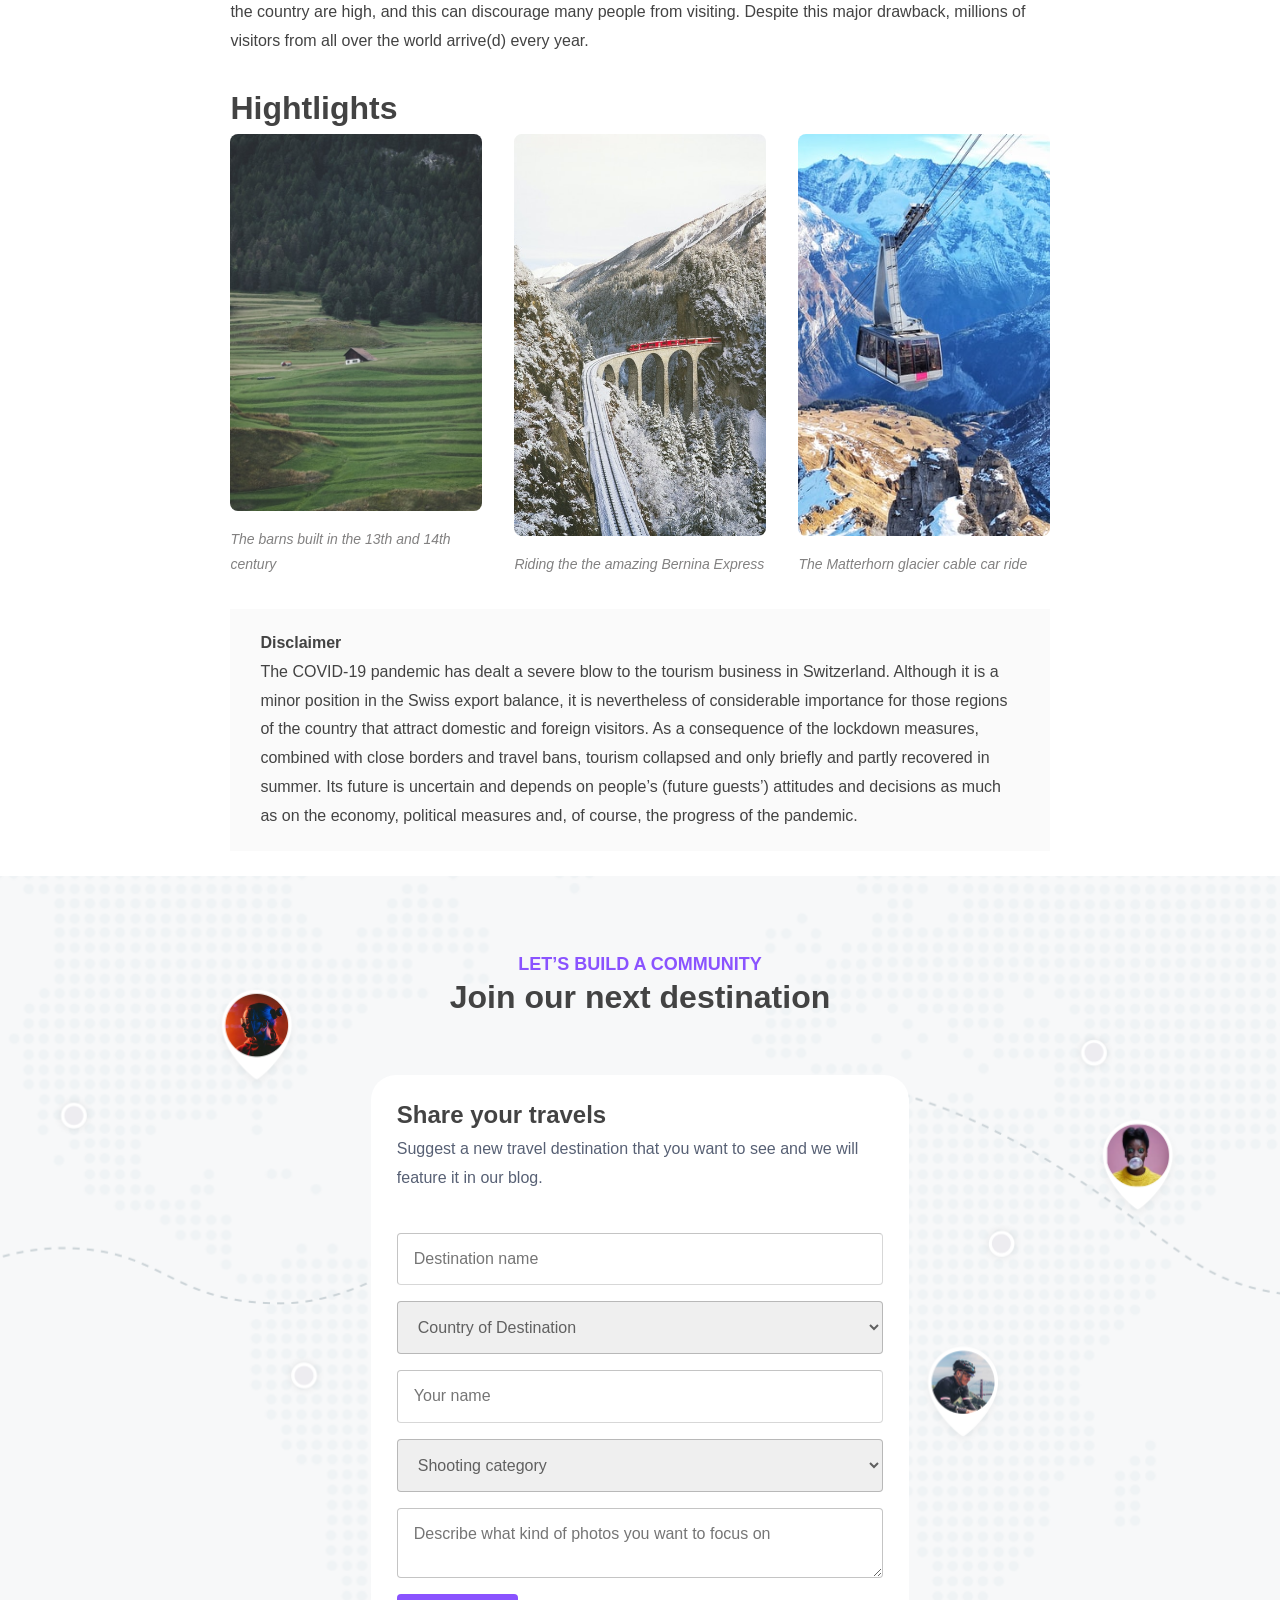
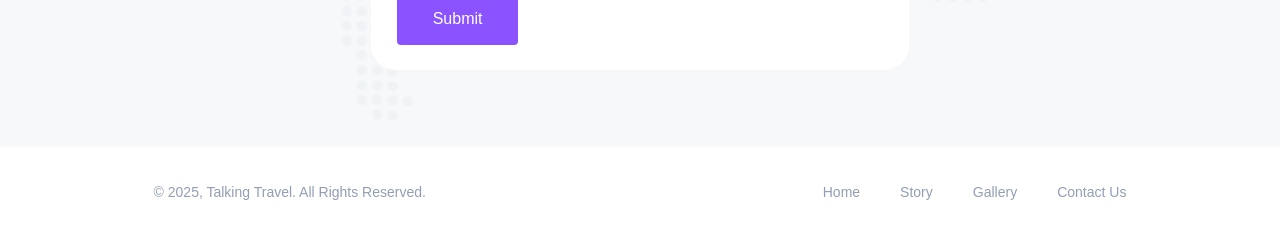
==== commit 192a1fc0: "add quote block" ====
--- a/blog-article-page.html
+++ b/blog-article-page.html
@@ -5,12 +5,13 @@
     <meta name="viewport" content="width=device-width, initial-scale=1.0">
     <link rel="stylesheet" href="src\styles\normalize.css">
     <link rel="stylesheet" href="src\styles\typography.css">
+    <link rel="stylesheet" href="src\styles\sections-containers.css">
     <link rel="stylesheet" href="src\styles\blocks.css">
-    <link rel="stylesheet" href="src\styles\sections-containers.css">
     <link rel="stylesheet" href="src\styles\header.css">
     <link rel="stylesheet" href="src\styles\footer.css">
     <link rel="stylesheet" href="src\styles\form.css">
     <link rel="stylesheet" href="src\styles\cards.css">
+    <link rel="stylesheet" href="src\styles\story-header.css">
     <link rel="stylesheet" href="src\styles\modificators.css">
     <title>Blog article page</title>
 </head>
@@ -117,7 +118,10 @@
                             <p class="card__description">The Matterhorn glacier cable car ride</p>
                         </div>
                     </div>
-                </div>
+                </div>            
+            <div class="common-quote-container">
+                <p><b>Disclaimer</b><br>The COVID-19 pandemic has dealt a severe blow to the tourism business in Switzerland. Although it is a minor position in the Swiss export balance, it is nevertheless of considerable importance for those regions of the country that attract domestic and foreign visitors. As a consequence of the lockdown measures, combined with close borders and travel bans, tourism collapsed and only briefly and partly recovered in summer. Its future is uncertain and depends on people’s (future guests’) attitudes and decisions as much as on the economy, political measures and, of course, the progress of the pandemic.</p>
+            </div>
             </div>
         </div>
         <div class="section-with-background-img share-form-section share-form-section__img justify-content-center">
